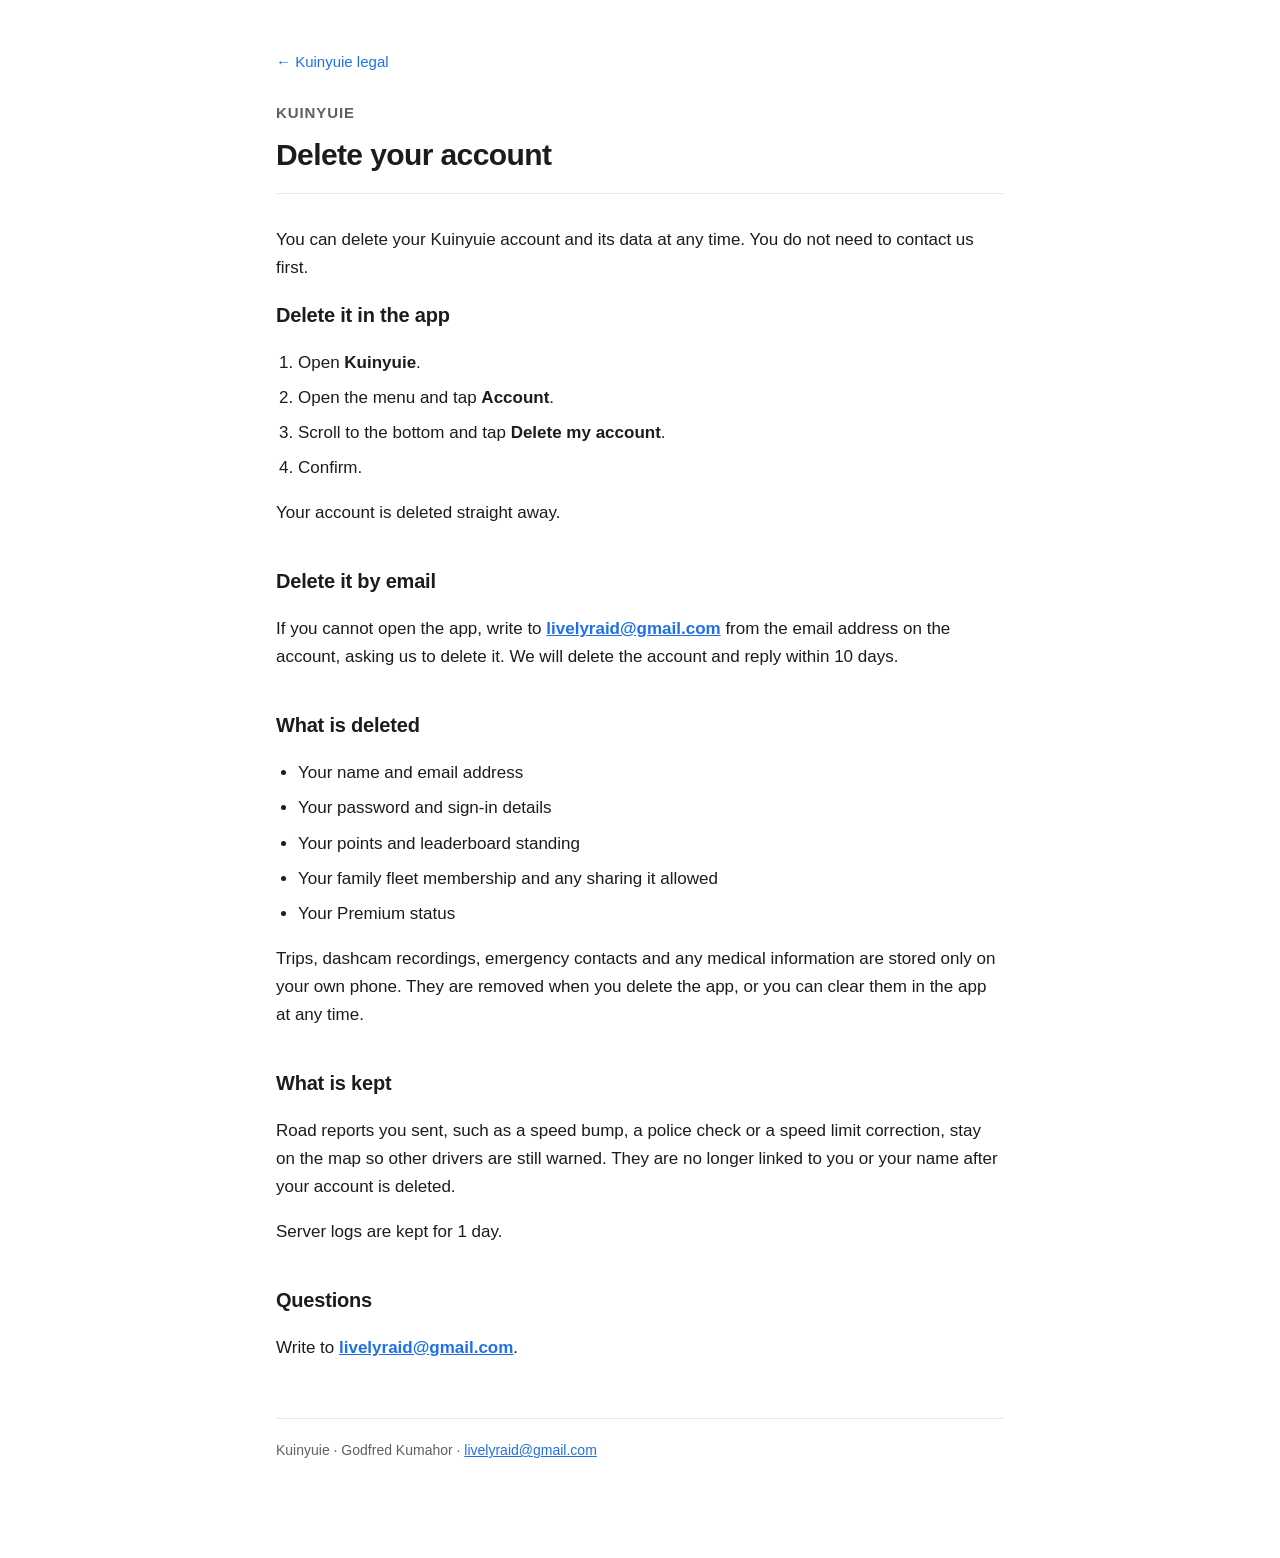
==== delete-account.html @ 06fa61e7 "Privacy policy, terms of use and account deletion pages for Kuinyuie Co-Authored-By: Claude Opus 5 <" ====
<!doctype html>
<html lang="en">
<head>
<meta charset="utf-8">
<meta name="viewport" content="width=device-width, initial-scale=1">
<title>Delete your account — Kuinyuie</title>
<meta name="description" content="How to delete your Kuinyuie account and what happens to your data.">
<link rel="stylesheet" href="style.css">
</head>
<body>
<div class="wrap">
<a class="back" href="./">&larr; Kuinyuie legal</a>
<header>
  <div class="app">Kuinyuie</div>
  <h1>Delete your account</h1>
</header>
<p>You can delete your Kuinyuie account and its data at any time. You do not need to contact us first.</p>
<h2>Delete it in the app</h2>
<ol>
<li>Open <strong>Kuinyuie</strong>.</li>
<li>Open the menu and tap <strong>Account</strong>.</li>
<li>Scroll to the bottom and tap <strong>Delete my account</strong>.</li>
<li>Confirm.</li>
</ol>
<p>Your account is deleted straight away.</p>
<h2>Delete it by email</h2>
<p>If you cannot open the app, write to <strong><a href="mailto:livelyraid@gmail.com">livelyraid@gmail.com</a></strong> from the email address on the account, asking us to delete it. We will delete the account and reply within 10 days.</p>
<h2>What is deleted</h2>
<ul>
<li>Your name and email address</li>
<li>Your password and sign-in details</li>
<li>Your points and leaderboard standing</li>
<li>Your family fleet membership and any sharing it allowed</li>
<li>Your Premium status</li>
</ul>
<p>Trips, dashcam recordings, emergency contacts and any medical information are stored only on your own phone. They are removed when you delete the app, or you can clear them in the app at any time.</p>
<h2>What is kept</h2>
<p>Road reports you sent, such as a speed bump, a police check or a speed limit correction, stay on the map so other drivers are still warned. They are no longer linked to you or your name after your account is deleted.</p>
<p>Server logs are kept for 1 day.</p>
<h2>Questions</h2>
<p>Write to <strong><a href="mailto:livelyraid@gmail.com">livelyraid@gmail.com</a></strong>.</p>
<footer>Kuinyuie &middot; Godfred Kumahor &middot; <a href="mailto:livelyraid@gmail.com">livelyraid@gmail.com</a></footer>
</div>
</body>
</html>
---- style.css ----
:root {
  --bg: #ffffff; --fg: #1a1c1f; --muted: #5b6168;
  --rule: #e3e6ea; --accent: #1f6feb; --card: #f6f8fa;
}
@media (prefers-color-scheme: dark) {
  :root:not([data-theme="light"]) {
    --bg: #0f1216; --fg: #e6e8eb; --muted: #9aa3ad;
    --rule: #252a31; --accent: #6ea8ff; --card: #161a20;
  }
}
* { box-sizing: border-box; }
body {
  margin: 0; background: var(--bg); color: var(--fg);
  font: 17px/1.65 -apple-system, BlinkMacSystemFont, "Segoe UI", Roboto, Helvetica, Arial, sans-serif;
  -webkit-text-size-adjust: 100%;
}
.wrap { max-width: 760px; margin: 0 auto; padding: 48px 16px 96px; }
header { border-bottom: 1px solid var(--rule); padding-bottom: 20px; margin-bottom: 32px; }
.app { font-weight: 700; font-size: 15px; color: var(--muted); text-transform: uppercase; letter-spacing: .06em; }
h1 { font-size: 30px; line-height: 1.25; margin: 10px 0 0; letter-spacing: -0.02em; }
h2 { font-size: 20px; margin: 38px 0 12px; letter-spacing: -0.01em; }
h2:first-of-type { margin-top: 10px; }
ul { padding-left: 22px; }
li { margin: 7px 0; }
ol { padding-left: 22px; }
strong { font-weight: 650; }
a { color: var(--accent); }
code { background: var(--card); padding: 2px 5px; border-radius: 4px; font-size: .92em; }
.back { display: inline-block; margin-bottom: 26px; font-size: 15px; text-decoration: none; }
.cards { display: grid; gap: 14px; margin-top: 8px; }
.card {
  display: block; padding: 18px 20px; border: 1px solid var(--rule); border-radius: 12px;
  background: var(--card); text-decoration: none; color: inherit;
}
.card:hover { border-color: var(--accent); }
.card b { display: block; font-size: 18px; margin-bottom: 4px; }
.card span { color: var(--muted); font-size: 15px; }
footer { margin-top: 56px; padding-top: 20px; border-top: 1px solid var(--rule); color: var(--muted); font-size: 14px; }
@media (max-width: 480px) { h1 { font-size: 25px; } body { font-size: 16px; } }
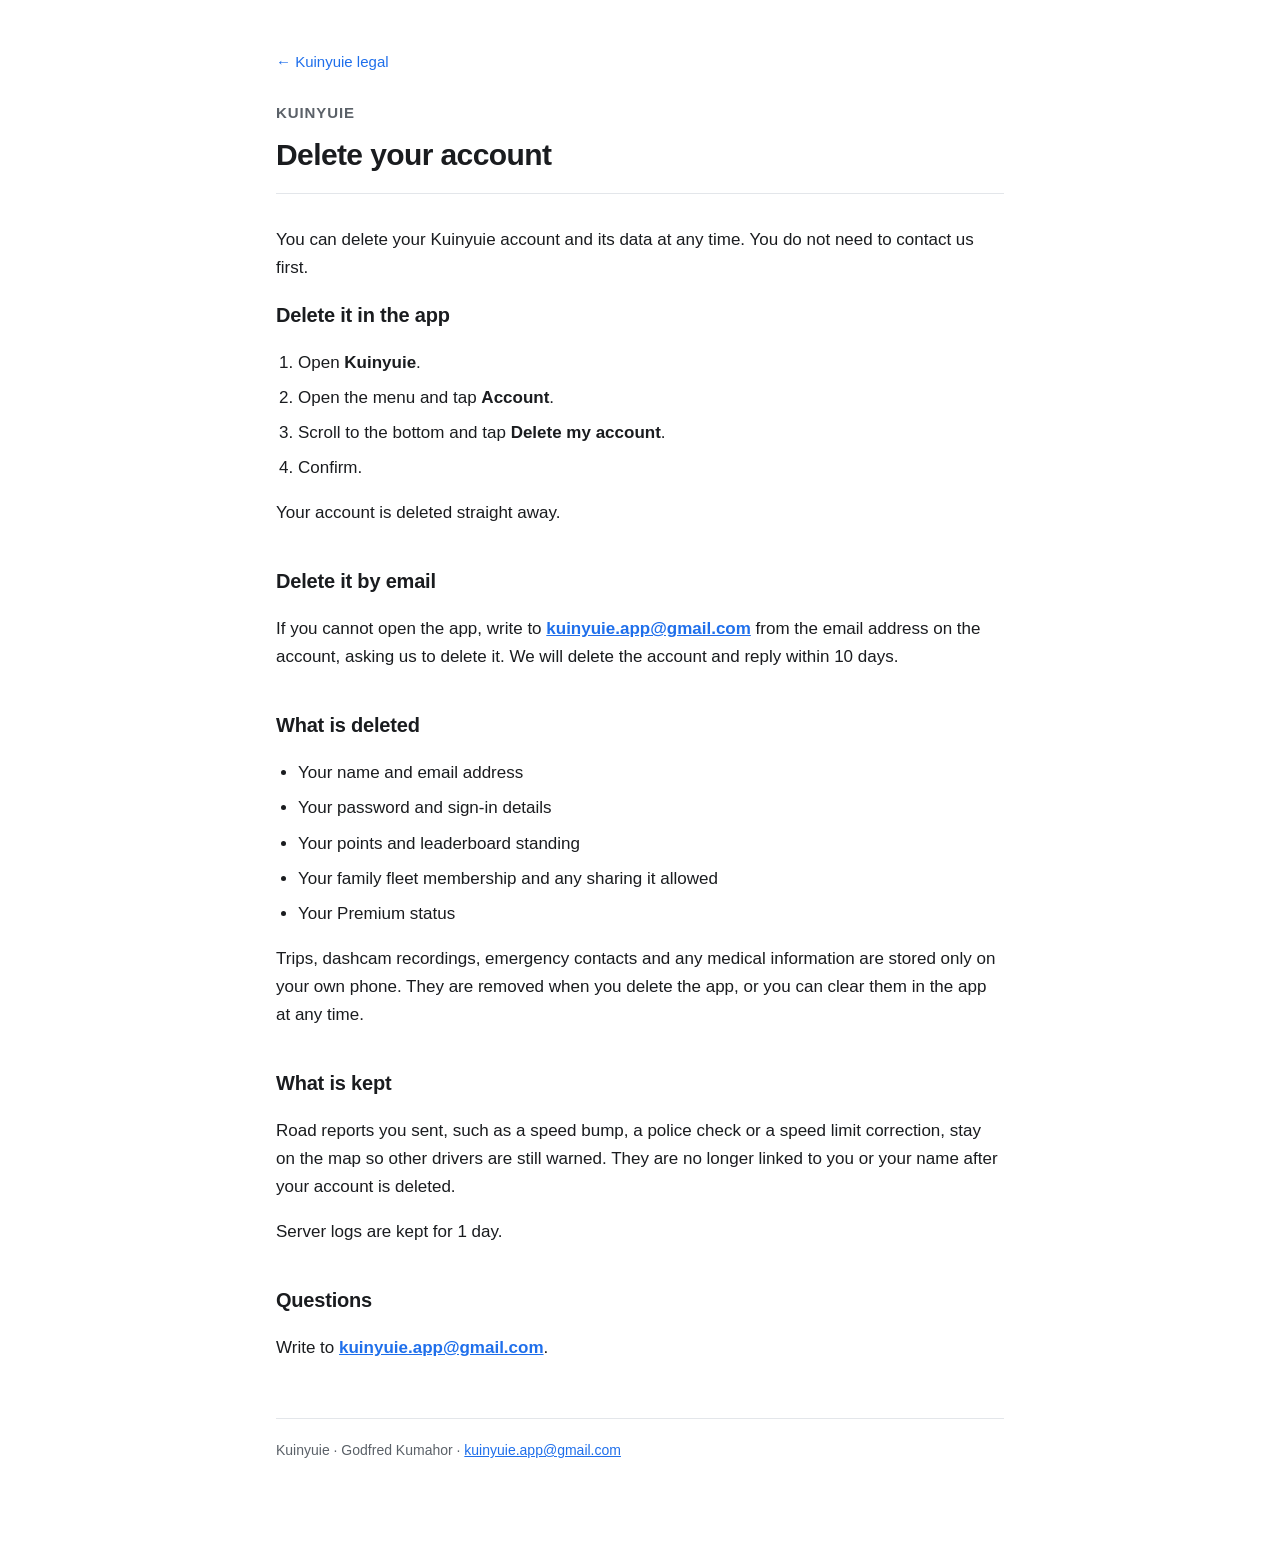
==== commit 30d92bf7: "Use kuinyuie.app@gmail.com as the contact email Co-Authored-By: Claude Sonnet 5.5 <noreply@anthropic" ====
--- a/delete-account.html
+++ b/delete-account.html
@@ -24,7 +24,7 @@
 </ol>
 <p>Your account is deleted straight away.</p>
 <h2>Delete it by email</h2>
-<p>If you cannot open the app, write to <strong><a href="mailto:livelyraid@gmail.com">livelyraid@gmail.com</a></strong> from the email address on the account, asking us to delete it. We will delete the account and reply within 10 days.</p>
+<p>If you cannot open the app, write to <strong><a href="mailto:kuinyuie.app@gmail.com">kuinyuie.app@gmail.com</a></strong> from the email address on the account, asking us to delete it. We will delete the account and reply within 10 days.</p>
 <h2>What is deleted</h2>
 <ul>
 <li>Your name and email address</li>
@@ -38,8 +38,8 @@
 <p>Road reports you sent, such as a speed bump, a police check or a speed limit correction, stay on the map so other drivers are still warned. They are no longer linked to you or your name after your account is deleted.</p>
 <p>Server logs are kept for 1 day.</p>
 <h2>Questions</h2>
-<p>Write to <strong><a href="mailto:livelyraid@gmail.com">livelyraid@gmail.com</a></strong>.</p>
-<footer>Kuinyuie &middot; Godfred Kumahor &middot; <a href="mailto:livelyraid@gmail.com">livelyraid@gmail.com</a></footer>
+<p>Write to <strong><a href="mailto:kuinyuie.app@gmail.com">kuinyuie.app@gmail.com</a></strong>.</p>
+<footer>Kuinyuie &middot; Godfred Kumahor &middot; <a href="mailto:kuinyuie.app@gmail.com">kuinyuie.app@gmail.com</a></footer>
 </div>
 </body>
 </html>
